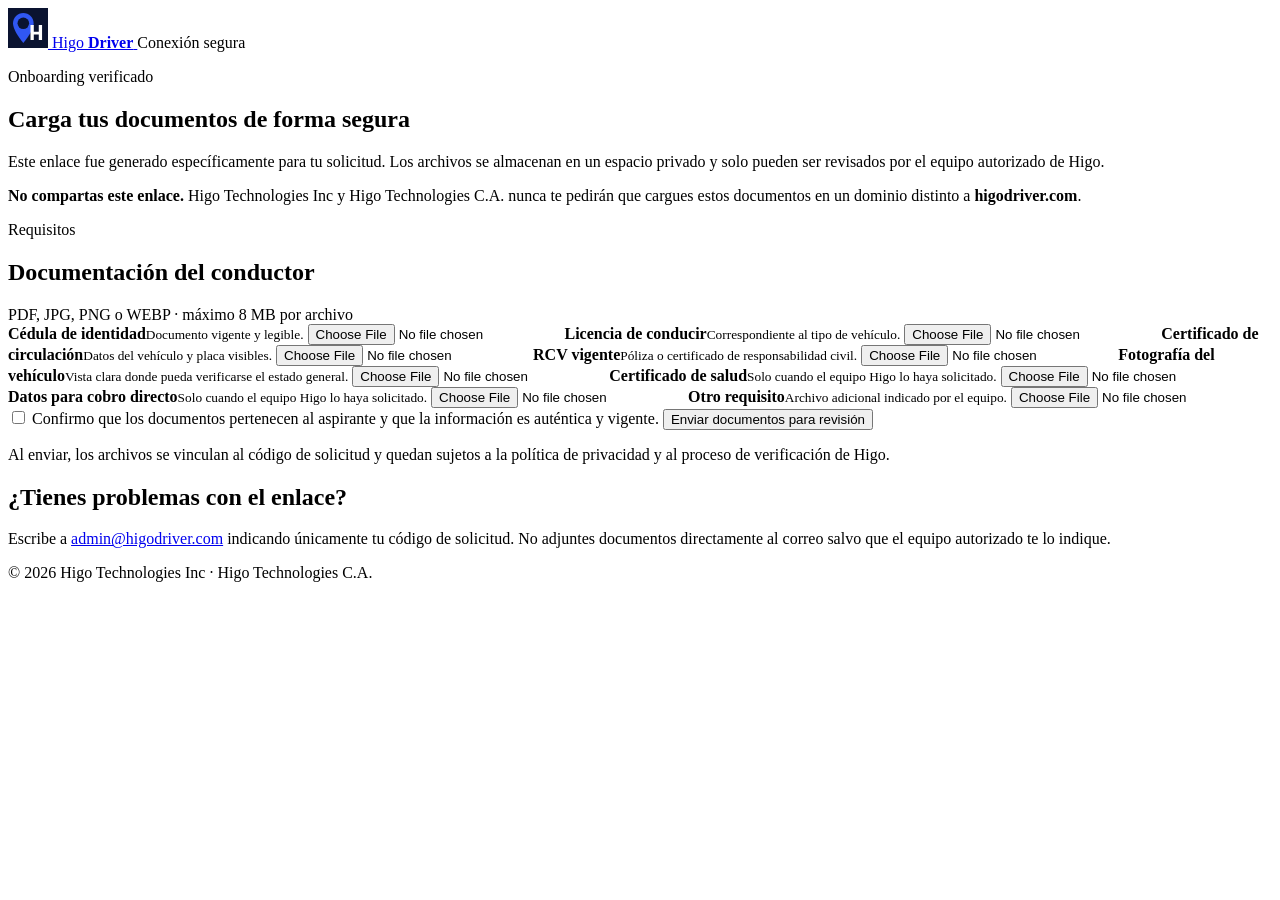
==== documents/index.html @ 672da36b "feat: add secure document upload portal" ====
<!DOCTYPE html>
<html lang="es">
<head>
    <meta charset="UTF-8">
    <meta name="viewport" content="width=device-width, initial-scale=1">
    <title>Carga segura de documentos · Higo Driver</title>
    <meta name="robots" content="noindex,nofollow,noarchive">
    <meta name="theme-color" content="#07132f">
    <link rel="icon" type="image/svg+xml" href="/assets/logo.svg?v=20260724b">
    <link rel="stylesheet" href="/assets/documents.css?v=20260724d">
    <script src="/assets/documents.js?v=20260724d" defer></script>
</head>
<body>
    <header class="header">
        <a class="brand" href="/" aria-label="Volver a Higo Driver">
            <img src="/assets/logo.svg?v=20260724b" alt="" width="40" height="40">
            <span>Higo <strong>Driver</strong></span>
        </a>
        <span class="secure-badge">Conexión segura</span>
    </header>

    <main class="page">
        <section class="intro">
            <p class="eyebrow">Onboarding verificado</p>
            <h1>Carga tus documentos de forma segura</h1>
            <p>Este enlace fue generado específicamente para tu solicitud. Los archivos se almacenan en un espacio privado y solo pueden ser revisados por el equipo autorizado de Higo.</p>
            <div class="notice"><strong>No compartas este enlace.</strong> Higo Technologies Inc y Higo Technologies C.A. nunca te pedirán que cargues estos documentos en un dominio distinto a <strong>higodriver.com</strong>.</div>
        </section>

        <section class="card" aria-labelledby="formTitle">
            <div class="card-head">
                <div>
                    <p class="eyebrow">Requisitos</p>
                    <h2 id="formTitle">Documentación del conductor</h2>
                </div>
                <span>PDF, JPG, PNG o WEBP · máximo 8 MB por archivo</span>
            </div>

            <div id="pageMessage" class="message" role="status" aria-live="polite"></div>

            <form id="documentsForm" enctype="multipart/form-data" novalidate>
                <div class="grid">
                    <label class="upload-field">
                        <span><strong>Cédula de identidad</strong><small>Documento vigente y legible.</small></span>
                        <input type="file" name="identity" accept="image/jpeg,image/png,image/webp,application/pdf" required>
                    </label>
                    <label class="upload-field">
                        <span><strong>Licencia de conducir</strong><small>Correspondiente al tipo de vehículo.</small></span>
                        <input type="file" name="driver_license" accept="image/jpeg,image/png,image/webp,application/pdf" required>
                    </label>
                    <label class="upload-field">
                        <span><strong>Certificado de circulación</strong><small>Datos del vehículo y placa visibles.</small></span>
                        <input type="file" name="vehicle_registration" accept="image/jpeg,image/png,image/webp,application/pdf" required>
                    </label>
                    <label class="upload-field">
                        <span><strong>RCV vigente</strong><small>Póliza o certificado de responsabilidad civil.</small></span>
                        <input type="file" name="rcv" accept="image/jpeg,image/png,image/webp,application/pdf" required>
                    </label>
                    <label class="upload-field">
                        <span><strong>Fotografía del vehículo</strong><small>Vista clara donde pueda verificarse el estado general.</small></span>
                        <input type="file" name="vehicle_photo" accept="image/jpeg,image/png,image/webp" required>
                    </label>
                    <label class="upload-field optional">
                        <span><strong>Certificado de salud</strong><small>Solo cuando el equipo Higo lo haya solicitado.</small></span>
                        <input type="file" name="health_certificate" accept="image/jpeg,image/png,image/webp,application/pdf">
                    </label>
                    <label class="upload-field optional">
                        <span><strong>Datos para cobro directo</strong><small>Solo cuando el equipo Higo lo haya solicitado.</small></span>
                        <input type="file" name="payment_details" accept="image/jpeg,image/png,image/webp,application/pdf">
                    </label>
                    <label class="upload-field optional">
                        <span><strong>Otro requisito</strong><small>Archivo adicional indicado por el equipo.</small></span>
                        <input type="file" name="other" accept="image/jpeg,image/png,image/webp,application/pdf">
                    </label>
                </div>

                <label class="confirm">
                    <input type="checkbox" id="confirmAccuracy" required>
                    <span>Confirmo que los documentos pertenecen al aspirante y que la información es auténtica y vigente.</span>
                </label>

                <button id="submitDocuments" type="submit">Enviar documentos para revisión</button>
                <p class="privacy">Al enviar, los archivos se vinculan al código de solicitud y quedan sujetos a la política de privacidad y al proceso de verificación de Higo.</p>
            </form>
        </section>

        <section class="help">
            <h2>¿Tienes problemas con el enlace?</h2>
            <p>Escribe a <a href="mailto:admin@higodriver.com">admin@higodriver.com</a> indicando únicamente tu código de solicitud. No adjuntes documentos directamente al correo salvo que el equipo autorizado te lo indique.</p>
        </section>
    </main>

    <footer>© 2026 Higo Technologies Inc · Higo Technologies C.A.</footer>
</body>
</html>
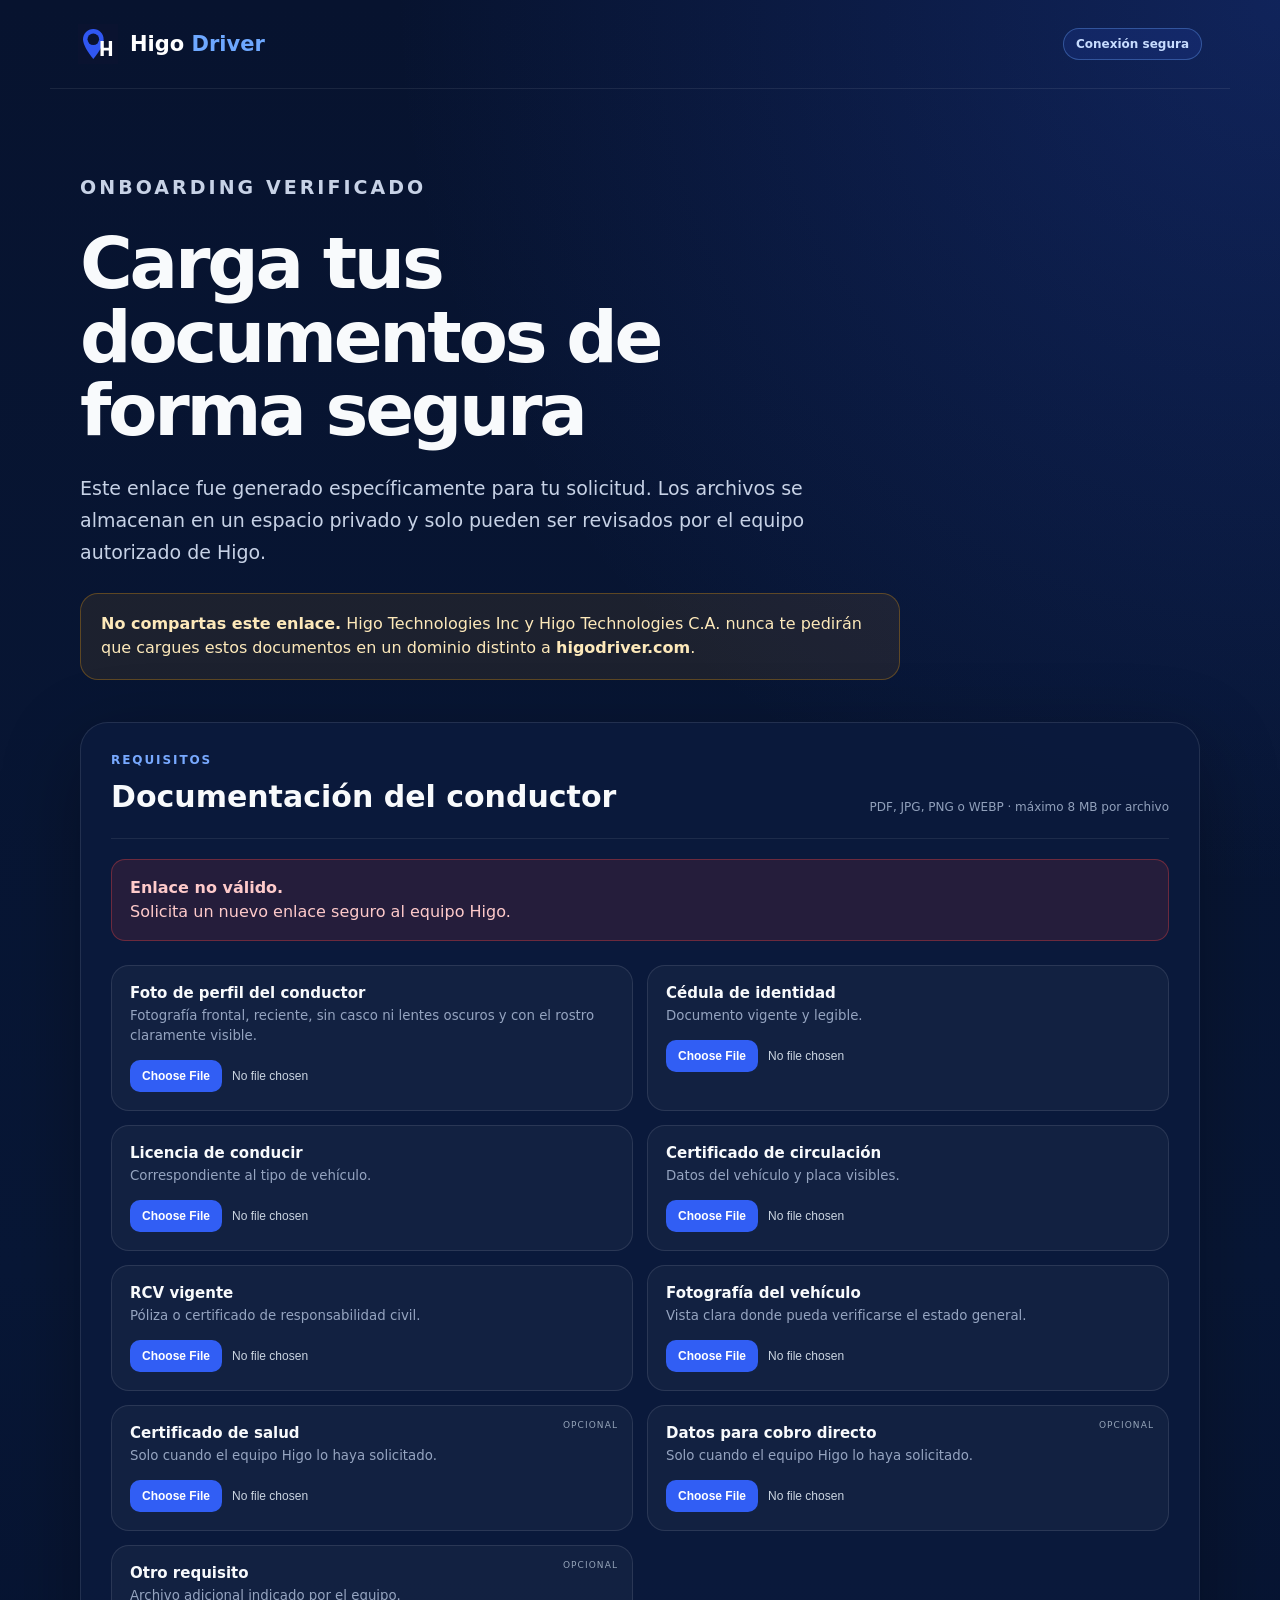
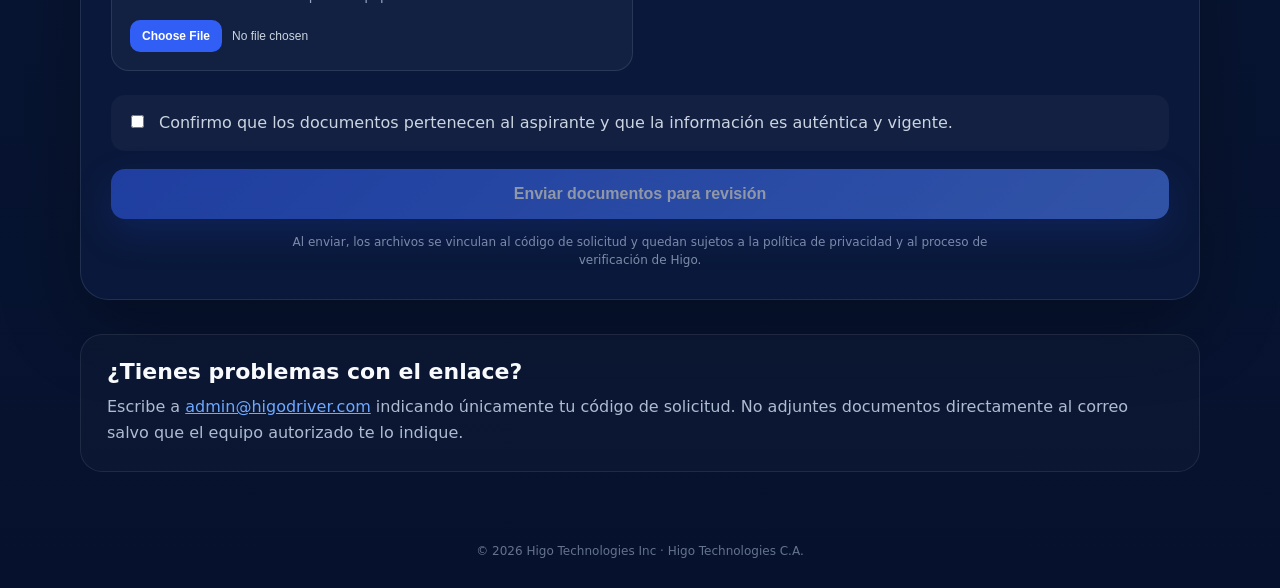
==== commit 10cadcf0: "feat: request driver profile photo during onboarding" ====
--- a/documents/index.html
+++ b/documents/index.html
@@ -7,8 +7,8 @@
     <meta name="robots" content="noindex,nofollow,noarchive">
     <meta name="theme-color" content="#07132f">
     <link rel="icon" type="image/svg+xml" href="/assets/logo.svg?v=20260724b">
-    <link rel="stylesheet" href="/assets/documents.css?v=20260724d">
-    <script src="/assets/documents.js?v=20260724d" defer></script>
+    <link rel="stylesheet" href="/assets/documents.css?v=20260804a">
+    <script src="/assets/documents.js?v=20260804a" defer></script>
 </head>
 <body>
     <header class="header">
@@ -40,6 +40,10 @@
 
             <form id="documentsForm" enctype="multipart/form-data" novalidate>
                 <div class="grid">
+                    <label class="upload-field">
+                        <span><strong>Foto de perfil del conductor</strong><small>Fotografía frontal, reciente, sin casco ni lentes oscuros y con el rostro claramente visible.</small></span>
+                        <input type="file" name="profile_photo" accept="image/jpeg,image/png,image/webp" required>
+                    </label>
                     <label class="upload-field">
                         <span><strong>Cédula de identidad</strong><small>Documento vigente y legible.</small></span>
                         <input type="file" name="identity" accept="image/jpeg,image/png,image/webp,application/pdf" required>
--- a/assets/documents.css
+++ b/assets/documents.css
@@ -0,0 +1 @@
+:root{font-family:Inter,ui-sans-serif,system-ui,-apple-system,BlinkMacSystemFont,"Segoe UI",sans-serif;color:#f8fafc;background:#06112d;font-synthesis:none}*{box-sizing:border-box}body{margin:0;min-height:100vh;background:radial-gradient(circle at top right,rgba(49,94,244,.22),transparent 35%),linear-gradient(180deg,#07132f,#081736 58%,#06112d)}a{color:#6ea8ff}.header{max-width:1180px;margin:auto;padding:24px 28px;display:flex;align-items:center;justify-content:space-between;border-bottom:1px solid rgba(255,255,255,.08)}.brand{display:flex;align-items:center;gap:12px;color:#fff;text-decoration:none;font-size:21px;font-weight:800}.brand strong{color:#6ea8ff}.secure-badge{padding:8px 12px;border:1px solid rgba(110,168,255,.35);border-radius:999px;color:#c7dcff;background:rgba(49,94,244,.12);font-size:12px;font-weight:800}.page{width:min(1120px,calc(100% - 32px));margin:0 auto;padding:58px 0 72px}.intro{max-width:820px}.eyebrow{margin:0 0 12px;color:#78a9ff;text-transform:uppercase;letter-spacing:.16em;font-size:12px;font-weight:900}.intro h1{font-size:clamp(38px,7vw,72px);line-height:1.02;margin:0;letter-spacing:-.045em}.intro>p{font-size:19px;line-height:1.7;color:#c7d2e6;margin:24px 0}.notice{border:1px solid rgba(245,158,11,.3);background:rgba(245,158,11,.09);color:#fde9ba;border-radius:18px;padding:18px 20px;line-height:1.55}.card{margin-top:42px;background:rgba(11,26,61,.86);border:1px solid rgba(255,255,255,.1);box-shadow:0 24px 80px rgba(0,0,0,.3);border-radius:28px;padding:30px}.card-head{display:flex;align-items:flex-end;justify-content:space-between;gap:20px;padding-bottom:24px;border-bottom:1px solid rgba(255,255,255,.08)}.card-head h2{margin:0;font-size:30px}.card-head>span{font-size:12px;color:#91a0bb;text-align:right}.grid{display:grid;grid-template-columns:repeat(2,minmax(0,1fr));gap:14px;margin-top:24px}.upload-field{position:relative;display:flex;flex-direction:column;gap:14px;padding:18px;border:1px solid rgba(255,255,255,.1);background:rgba(255,255,255,.035);border-radius:18px;transition:.2s ease}.upload-field:hover{border-color:rgba(110,168,255,.5);background:rgba(110,168,255,.06)}.upload-field strong{display:block;font-size:15px}.upload-field small{display:block;color:#95a4c0;line-height:1.5;margin-top:4px}.upload-field input{width:100%;font-size:12px;color:#cbd5e1}.upload-field input::file-selector-button{border:0;border-radius:10px;padding:9px 12px;margin-right:10px;background:#315ef4;color:#fff;font-weight:800;cursor:pointer}.upload-field.optional::after{content:"Opcional";position:absolute;right:14px;top:14px;font-size:9px;text-transform:uppercase;letter-spacing:.12em;color:#94a3b8}.confirm{display:flex;align-items:flex-start;gap:12px;margin:24px 0 18px;padding:16px;border-radius:14px;background:rgba(255,255,255,.035);color:#cbd5e1;line-height:1.5}.confirm input{margin-top:4px;accent-color:#315ef4}button{appearance:none;border:0;border-radius:14px;width:100%;padding:16px 20px;background:linear-gradient(135deg,#315ef4,#5284ff);color:#fff;font-weight:900;font-size:16px;cursor:pointer;box-shadow:0 14px 35px rgba(49,94,244,.28)}button:hover{filter:brightness(1.08)}button:disabled{opacity:.55;cursor:not-allowed}.privacy{font-size:12px;color:#7f8da8;text-align:center;line-height:1.5;margin:14px auto 0;max-width:720px}.message{display:none;margin:20px 0 0;padding:16px 18px;border-radius:14px;line-height:1.5}.message.show{display:block}.message.error{background:rgba(239,68,68,.12);border:1px solid rgba(239,68,68,.35);color:#fecaca}.message.success{background:rgba(16,185,129,.12);border:1px solid rgba(16,185,129,.35);color:#bbf7d0}.help{margin:34px 0 0;padding:24px 26px;border-radius:22px;border:1px solid rgba(255,255,255,.08);background:rgba(255,255,255,.025)}.help h2{margin:0 0 10px;font-size:22px}.help p{margin:0;color:#aebbd1;line-height:1.65}footer{text-align:center;color:#65738f;font-size:12px;padding:0 16px 30px}@media(max-width:760px){.header{padding:18px 16px}.secure-badge{display:none}.page{padding-top:36px}.intro>p{font-size:17px}.card{padding:20px;border-radius:22px}.card-head{display:block}.card-head>span{display:block;text-align:left;margin-top:10px}.grid{grid-template-columns:1fr}.upload-field{padding:16px}.help{padding:20px}}
